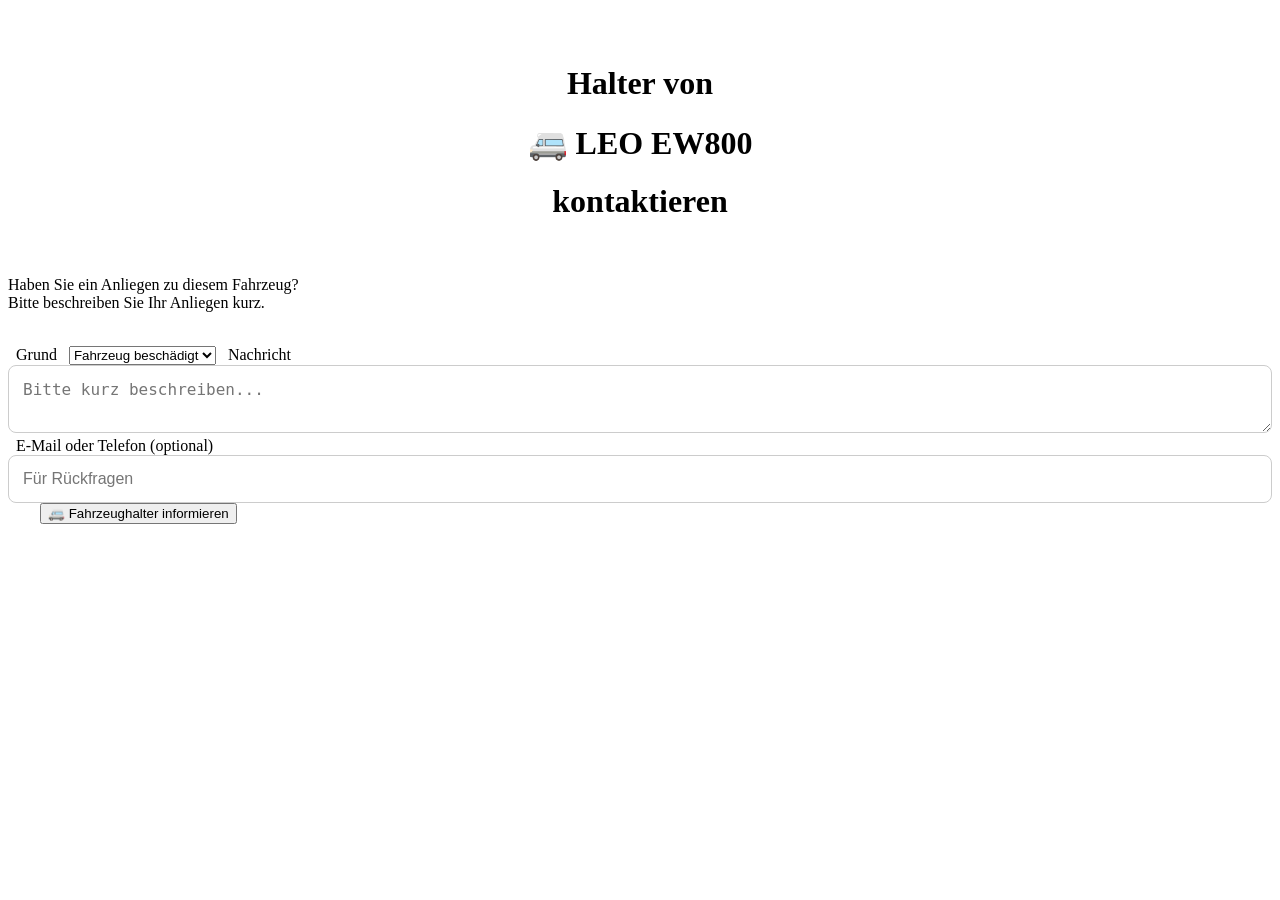
==== index_alt.html @ dbedfd09 "Add alternative HTML file index_alt.html" ====
<!DOCTYPE html>
<html lang="de">
<head>
<meta charset="utf-8">
<meta name="viewport" content="width=device-width, initial-scale=1">
<title>Fahrzeugkontakt</title>
 
<style>
* {
box-sizing: border-box;
}
 
body {
margin: 0;
padding: 20px;
font-family: Arial, Helvetica, sans-serif;
background: #f5f5f5;
color: #333;
}
 
.container {
max-width: 500px;
margin: 0 auto;
background: #fff;
padding: 24px;
border-radius: 12px;
box-shadow: 0 2px 12px rgba(0,0,0,0.1);
}
 
h1 {
text-align: center;
margin-top: 0;
}
 
p {
text-align: center;
line-height: 1.4;
}
 
label {
display: block;
margin-top: 16px;
margin-bottom: 6px;
font-weight: bold;
}
 
select,
textarea,
input {
width: 100%;
padding: 14px;
border: 1px solid #ccc;
border-radius: 8px;
font-size: 16px;
}
 
textarea {
min-height: 120px;
resize: vertical;
}
 
button {
width: 100%;
padding: 22px;
margin-top: 30px;
border: 0;
border-radius: 12px;
background: #28a745;
color: white;
font-size: 22px;
font-weight: bold;
cursor: pointer;
min-height: 70px;
}
button:hover {
background: #218838;
}
 
.info {
margin-top: 12px;
font-size: 14px;
color: #666;
text-align: center;
}
 
@media (prefers-color-scheme: dark) {
 
body {
background: #1a1a1a;
color: #eee;
}
 
.container {
background: #2a2a2a;
}
 
select,
textarea,
input {
background: #333;
color: #fff;
border-color: #555;
}
}
</style>
 
</head>
<body>
 
<div class="container">
 
<h1><center>Halter von</center></h1>
<h1><center>🚐 LEO EW800</center></h1>
<h1><center>kontaktieren</center></h1>
 
<p>
Haben Sie ein Anliegen zu diesem Fahrzeug?<br>
Bitte beschreiben Sie Ihr Anliegen kurz.
</p>
 
<form
action="https://formspree.io/f/mwlpavol"
method="POST">
 
<label for="grund">Grund</label>
 
<select id="grund" name="Grund">
< <option>Fahrzeug beschädigt</option>
<option>Parkproblem</option>
<option>Unfall / Vorfall</option>
<option>Sonstiges</option>
</select>
 
<label for="nachricht">Nachricht</label>
 
<textarea
id="nachricht"
name="Nachricht"
placeholder="Bitte kurz beschreiben..."
required></textarea>
 
<label for="kontakt">E-Mail oder Telefon (optional)</label>
 
<input
type="text"
id="kontakt"
name="Kontakt"
placeholder="Für Rückfragen">
 
<!-- GPS-Koordinaten -->
<input type="hidden" id="gps" name="Standort">
 
<!-- Spam-Schutz -->
<input
type="text"
name="_gotcha"
style="display:none">
 
<!-- Formspree Einstellungen -->
<input
type="hidden"
name="_subject"
value="Neue Nachricht über Fahrzeug-QR-Code">
 
<button type="submit">
🚐 Fahrzeughalter informieren
</button>
 
</form>
 
</div>
 
<script>
if ("geolocation" in navigator) {
navigator.geolocation.getCurrentPosition(
function(position) {
document.getElementById("gps").value =
position.coords.latitude + ", " +
position.coords.longitude;
},
function(error) {
console.log("GPS nicht verfügbar:", error.message);
}
);
}
</script>
 
</body>
</html>
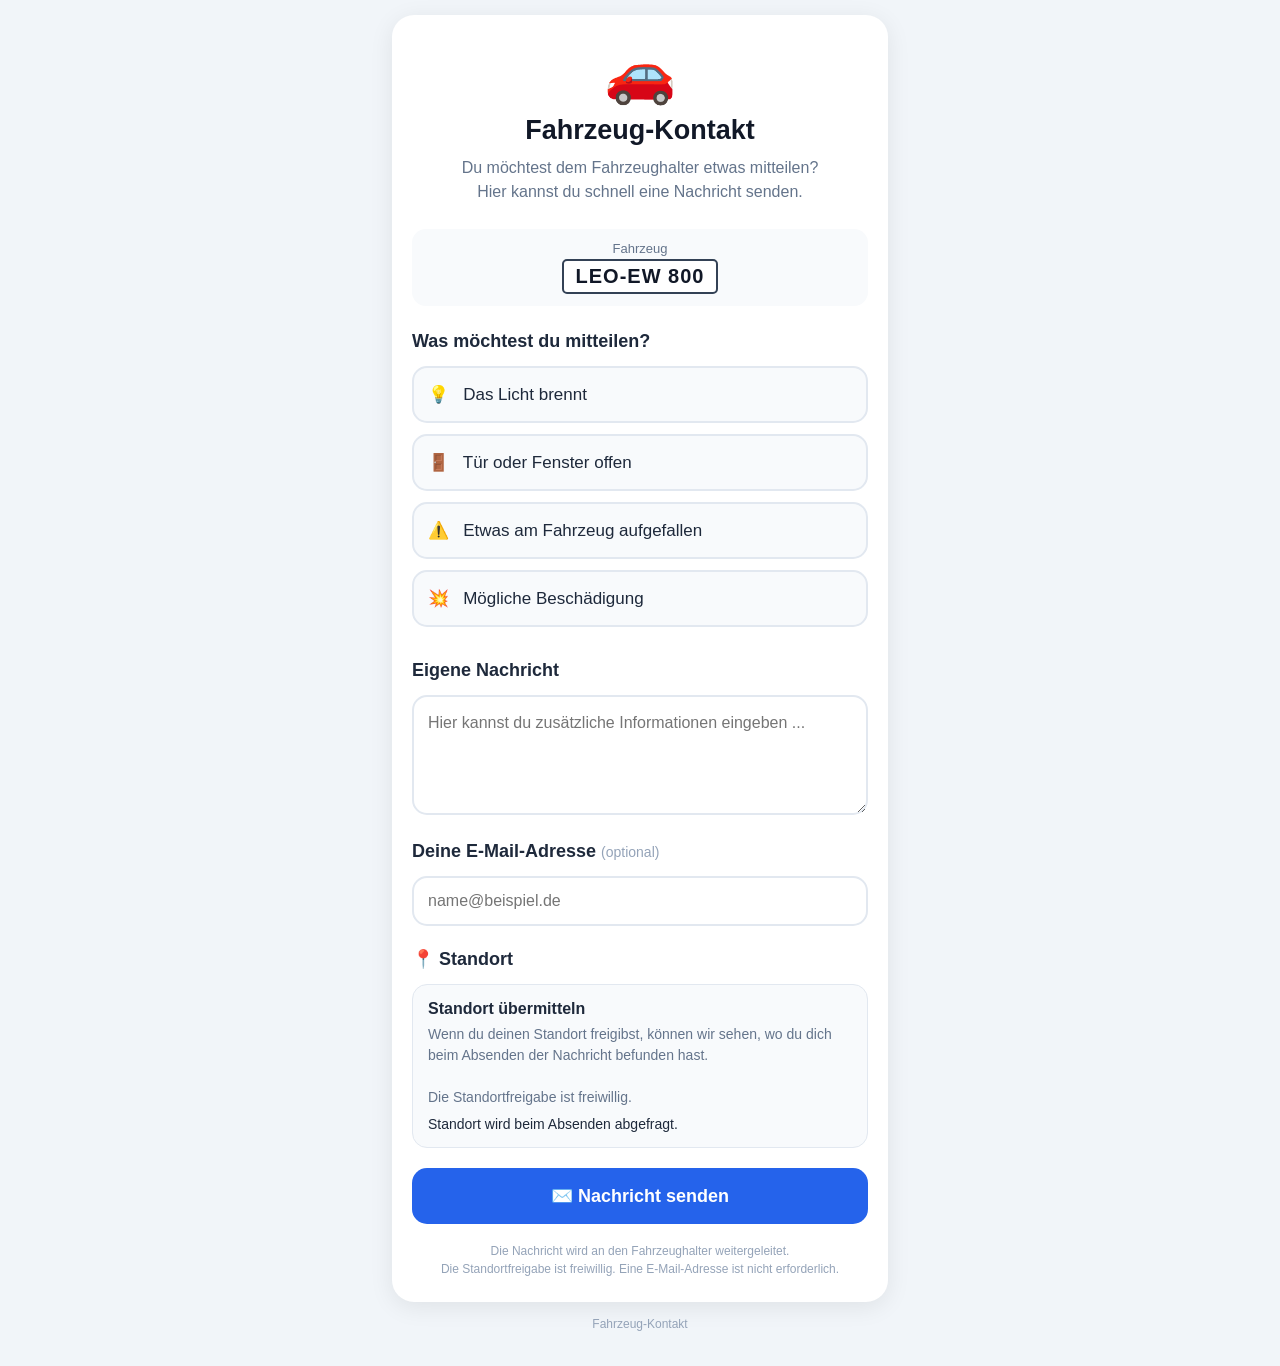
==== commit ca3b424a: "index.html hat jetzt einen Button der zu KFZinfo.html führt" ====
--- a/index_alt.html
+++ b/index_alt.html
@@ -1,189 +1,1439 @@
 <!DOCTYPE html>
 <html lang="de">
+
 <head>
-<meta charset="utf-8">
-<meta name="viewport" content="width=device-width, initial-scale=1">
-<title>Fahrzeugkontakt</title>
- 
-<style>
-* {
-box-sizing: border-box;
+
+    <meta charset="UTF-8">
+
+    <meta name="viewport"
+          content="width=device-width, initial-scale=1.0">
+
+    <meta name="theme-color"
+          content="#1d4ed8">
+
+    <title>Fahrzeug-Kontakt</title>
+
+
+    <style>
+
+        * {
+            box-sizing: border-box;
+        }
+
+        body {
+            margin: 0;
+            padding: 0;
+
+            font-family:
+                -apple-system,
+                BlinkMacSystemFont,
+                "Segoe UI",
+                Roboto,
+                Helvetica,
+                Arial,
+                sans-serif;
+
+            background: #f1f5f9;
+            color: #1e293b;
+        }
+
+
+        .container {
+            width: 100%;
+            max-width: 520px;
+
+            margin: 0 auto;
+
+            padding: 15px 12px 35px;
+        }
+
+
+        .card {
+            background: white;
+
+            border-radius: 22px;
+
+            padding: 24px 20px;
+
+            box-shadow:
+                0 5px 25px rgba(0, 0, 0, 0.08);
+        }
+
+
+        /* =========================
+           KOPFBEREICH
+        ========================== */
+
+        .header {
+            text-align: center;
+            margin-bottom: 25px;
+        }
+
+
+        .car-icon {
+            font-size: 58px;
+            margin-bottom: 8px;
+        }
+
+
+        h1 {
+            margin: 0;
+
+            font-size: 27px;
+
+            color: #111827;
+        }
+
+
+        .subtitle {
+            margin-top: 10px;
+
+            color: #64748b;
+
+            font-size: 16px;
+
+            line-height: 1.5;
+        }
+
+
+        /* =========================
+           FAHRZEUG
+        ========================== */
+
+        .vehicle {
+            text-align: center;
+
+            background: #f8fafc;
+
+            border-radius: 14px;
+
+            padding: 12px;
+
+            margin-bottom: 25px;
+        }
+
+
+        .vehicle-label {
+            display: block;
+
+            font-size: 13px;
+
+            color: #64748b;
+
+            margin-bottom: 3px;
+        }
+
+
+        .license-plate {
+            display: inline-block;
+
+            background: white;
+
+            border: 2px solid #334155;
+
+            border-radius: 5px;
+
+            padding: 4px 12px;
+
+            font-size: 20px;
+
+            font-weight: 700;
+
+            letter-spacing: 1px;
+
+            color: #111827;
+        }
+
+
+        /* =========================
+           FRAGEN
+        ========================== */
+
+        .question {
+            font-size: 18px;
+
+            font-weight: 650;
+
+            margin: 22px 0 14px;
+        }
+
+
+        /* =========================
+           MELDUNGSBUTTONS
+        ========================== */
+
+        .message-button {
+
+            width: 100%;
+
+            border: 2px solid #e2e8f0;
+
+            border-radius: 15px;
+
+            padding: 16px 14px;
+
+            margin-bottom: 11px;
+
+            background: #f8fafc;
+
+            color: #1e293b;
+
+            font-size: 17px;
+
+            font-weight: 500;
+
+            text-align: left;
+
+            cursor: pointer;
+
+            transition:
+                background 0.15s,
+                border-color 0.15s,
+                transform 0.1s;
+        }
+
+
+        .message-button:hover {
+            background: #f1f5f9;
+        }
+
+
+        .message-button:active {
+            transform: scale(0.98);
+        }
+
+
+        .message-button.selected {
+
+            border-color: #2563eb;
+
+            background: #eff6ff;
+
+            color: #1d4ed8;
+        }
+
+
+        /* =========================
+           TEXTFELD
+        ========================== */
+
+        textarea {
+
+            width: 100%;
+
+            min-height: 120px;
+
+            padding: 14px;
+
+            border: 2px solid #e2e8f0;
+
+            border-radius: 15px;
+
+            font-family: inherit;
+
+            font-size: 16px;
+
+            line-height: 1.45;
+
+            resize: vertical;
+
+            outline: none;
+        }
+
+
+        textarea:focus {
+
+            border-color: #2563eb;
+
+            background: #ffffff;
+        }
+
+
+        /* =========================
+           E-MAIL
+        ========================== */
+
+        input[type="email"] {
+
+            width: 100%;
+
+            padding: 14px;
+
+            border: 2px solid #e2e8f0;
+
+            border-radius: 15px;
+
+            font-family: inherit;
+
+            font-size: 16px;
+
+            outline: none;
+        }
+
+
+        input[type="email"]:focus {
+
+            border-color: #2563eb;
+        }
+
+
+        /* =========================
+           STANDORT
+        ========================== */
+
+        .location-box {
+
+            background: #f8fafc;
+
+            border-radius: 15px;
+
+            padding: 15px;
+
+            margin-top: 10px;
+
+            border: 1px solid #e2e8f0;
+        }
+
+
+        .location-title {
+
+            font-size: 16px;
+
+            font-weight: 600;
+
+            margin-bottom: 6px;
+        }
+
+
+        .location-text {
+
+            font-size: 14px;
+
+            color: #64748b;
+
+            line-height: 1.5;
+        }
+
+
+        .location-status {
+
+            margin-top: 8px;
+
+            font-size: 14px;
+
+            font-weight: 500;
+        }
+
+
+        .location-success {
+            color: #15803d;
+        }
+
+
+        .location-error {
+            color: #b91c1c;
+        }
+
+
+        /* =========================
+           SENDEN
+        ========================== */
+
+        .send-button {
+
+            width: 100%;
+
+            margin-top: 20px;
+
+            padding: 17px;
+
+            border: none;
+
+            border-radius: 15px;
+
+            background: #2563eb;
+
+            color: white;
+
+            font-size: 18px;
+
+            font-weight: 650;
+
+            cursor: pointer;
+        }
+
+
+        .send-button:hover {
+            background: #1d4ed8;
+        }
+
+
+        .send-button:active {
+            transform: scale(0.98);
+        }
+
+
+        .send-button:disabled {
+
+            background: #94a3b8;
+
+            cursor: not-allowed;
+        }
+
+
+        /* =========================
+           HINWEIS
+        ========================== */
+
+        .privacy {
+
+            margin-top: 18px;
+
+            font-size: 12px;
+
+            line-height: 1.5;
+
+            text-align: center;
+
+            color: #94a3b8;
+        }
+
+
+        /* =========================
+           ERFOLG
+        ========================== */
+
+        .success {
+
+            display: none;
+
+            text-align: center;
+
+            padding: 25px 5px;
+        }
+
+
+        .success-icon {
+
+            font-size: 62px;
+
+            margin-bottom: 12px;
+        }
+
+
+        .success h2 {
+
+            margin: 0 0 10px;
+
+            font-size: 26px;
+
+            color: #111827;
+        }
+
+
+        .success p {
+
+            margin: 0;
+
+            color: #64748b;
+
+            font-size: 16px;
+
+            line-height: 1.6;
+        }
+
+
+        /* =========================
+           FEHLER
+        ========================== */
+
+        .error {
+
+            display: none;
+
+            margin-top: 15px;
+
+            padding: 12px;
+
+            border-radius: 12px;
+
+            background: #fef2f2;
+
+            color: #b91c1c;
+
+            text-align: center;
+
+            font-size: 14px;
+        }
+
+
+        /* =========================
+           FOOTER
+        ========================== */
+
+        .footer {
+
+            text-align: center;
+
+            margin-top: 15px;
+
+            color: #94a3b8;
+
+            font-size: 12px;
+        }
+
+
+        /* =========================
+           KLEINE DISPLAYS
+        ========================== */
+
+        @media (max-width: 380px) {
+
+            .container {
+                padding: 10px 8px 25px;
+            }
+
+
+            .card {
+                padding: 20px 16px;
+            }
+
+
+            h1 {
+                font-size: 24px;
+            }
+
+
+            .message-button {
+                font-size: 16px;
+            }
+
+        }
+
+    </style>
+
+</head>
+
+
+<body>
+
+
+<div class="container">
+
+
+    <div class="card">
+
+
+        <!-- =========================
+             KONTAKTSEITE
+        ========================== -->
+
+        <div id="contactArea">
+
+
+            <div class="header">
+
+                <div class="car-icon">
+                    🚗
+                </div>
+
+
+                <h1>
+                    Fahrzeug-Kontakt
+                </h1>
+
+
+                <div class="subtitle">
+
+                    Du möchtest dem Fahrzeughalter
+                    etwas mitteilen?
+
+                    <br>
+
+                    Hier kannst du schnell
+                    eine Nachricht senden.
+
+                </div>
+
+            </div>
+
+
+            <!-- =========================
+                 FAHRZEUG
+            ========================== -->
+
+            <div class="vehicle">
+
+                <span class="vehicle-label">
+                    Fahrzeug
+                </span>
+
+
+                <span
+                    class="license-plate"
+                    id="licensePlate">
+                </span>
+
+            </div>
+
+
+            <!-- =========================
+                 FORMSPREE FORMULAR
+            ========================== -->
+
+            <form
+                id="vehicleForm"
+                action="https://formspree.io/f/mwlpavol"
+                method="POST"
+            >
+
+
+                <!-- Kennzeichen -->
+
+                <input
+                    type="hidden"
+                    name="Kennzeichen"
+                    id="licenseField"
+                >
+
+
+                <!-- Zeitpunkt -->
+
+                <input
+                    type="hidden"
+                    name="Zeitpunkt"
+                    id="timeField"
+                >
+
+
+                <!-- Meldung -->
+
+                <input
+                    type="hidden"
+                    name="Meldung"
+                    id="messageField"
+                >
+
+
+                <!-- Automatischer Betreff -->
+
+                <input
+                    type="hidden"
+                    name="_subject"
+                    id="subjectField"
+                >
+
+
+                <!-- Standort -->
+
+                <input
+                    type="hidden"
+                    name="Standort"
+                    id="locationField"
+                >
+
+
+                <!-- Breitengrad -->
+
+                <input
+                    type="hidden"
+                    name="Breitengrad"
+                    id="latitudeField"
+                >
+
+
+                <!-- Längengrad -->
+
+                <input
+                    type="hidden"
+                    name="Laengengrad"
+                    id="longitudeField"
+                >
+
+
+                <!-- Genauigkeit -->
+
+                <input
+                    type="hidden"
+                    name="Standort Genauigkeit"
+                    id="accuracyField"
+                >
+
+
+                <!-- Google Maps -->
+
+                <input
+                    type="hidden"
+                    name="Google Maps"
+                    id="mapsField"
+                >
+
+
+                <!-- =========================
+                     MELDUNG
+                ========================== -->
+
+                <div class="question">
+
+                    Was möchtest du mitteilen?
+
+                </div>
+
+
+                <button
+                    type="button"
+                    class="message-button"
+                    data-message="💡 Das Licht am Fahrzeug brennt."
+                >
+
+                    💡 &nbsp; Das Licht brennt
+
+                </button>
+
+
+                <button
+                    type="button"
+                    class="message-button"
+                    data-message="🚪 Eine Tür oder ein Fenster des Fahrzeugs ist offen."
+                >
+
+                    🚪 &nbsp; Tür oder Fenster offen
+
+                </button>
+
+
+                <button
+                    type="button"
+                    class="message-button"
+                    data-message="⚠️ Mir ist etwas am Fahrzeug aufgefallen."
+                >
+
+                    ⚠️ &nbsp; Etwas am Fahrzeug aufgefallen
+
+                </button>
+
+
+                <button
+                    type="button"
+                    class="message-button"
+                    data-message="💥 Ich habe eine mögliche Beschädigung am Fahrzeug festgestellt."
+                >
+
+                    💥 &nbsp; Mögliche Beschädigung
+
+                </button>
+
+
+                <!-- =========================
+                     EIGENE NACHRICHT
+                ========================== -->
+
+                <div class="question">
+
+                    Eigene Nachricht
+
+                </div>
+
+
+                <textarea
+                    id="customMessage"
+                    name="Nachricht"
+                    placeholder="Hier kannst du zusätzliche Informationen eingeben ..."
+                ></textarea>
+
+
+                <!-- =========================
+                     E-MAIL OPTIONAL
+                ========================== -->
+
+                <div class="question">
+
+                    Deine E-Mail-Adresse
+
+                    <span
+                        style="
+                            font-weight:400;
+                            color:#94a3b8;
+                            font-size:14px;
+                        "
+                    >
+                        (optional)
+                    </span>
+
+                </div>
+
+
+                <input
+                    type="email"
+                    name="email"
+                    placeholder="name@beispiel.de"
+                >
+
+
+                <!-- =========================
+                     STANDORT
+                ========================== -->
+
+                <div class="question">
+
+                    📍 Standort
+
+                </div>
+
+
+                <div class="location-box">
+
+                    <div class="location-title">
+
+                        Standort übermitteln
+
+                    </div>
+
+
+                    <div class="location-text">
+
+                        Wenn du deinen Standort freigibst,
+                        können wir sehen, wo du dich
+                        beim Absenden der Nachricht
+                        befunden hast.
+
+                        <br><br>
+
+                        Die Standortfreigabe ist freiwillig.
+
+                    </div>
+
+
+                    <div
+                        id="locationStatus"
+                        class="location-status"
+                    >
+
+                        Standort wird beim Absenden
+                        abgefragt.
+
+                    </div>
+
+                </div>
+
+
+                <!-- =========================
+                     SENDEN
+                ========================== -->
+
+                <button
+                    type="submit"
+                    class="send-button"
+                    id="sendButton"
+                >
+
+                    ✉️ Nachricht senden
+
+                </button>
+
+
+                <div
+                    id="errorMessage"
+                    class="error"
+                >
+
+                    Die Nachricht konnte leider
+                    nicht gesendet werden.
+
+                </div>
+
+
+            </form>
+
+
+            <div class="privacy">
+
+                Die Nachricht wird an den
+                Fahrzeughalter weitergeleitet.
+
+                <br>
+
+                Die Standortfreigabe ist freiwillig.
+                Eine E-Mail-Adresse ist nicht erforderlich.
+
+            </div>
+
+
+        </div>
+
+
+        <!-- =========================
+             ERFOLGSMELDUNG
+        ========================== -->
+
+        <div
+            id="successArea"
+            class="success"
+        >
+
+            <div class="success-icon">
+                ✅
+            </div>
+
+
+            <h2>
+                Nachricht gesendet
+            </h2>
+
+
+            <p>
+
+                Vielen Dank!
+
+                <br><br>
+
+                Deine Nachricht wurde erfolgreich
+                an den Fahrzeughalter übermittelt.
+
+            </p>
+
+        </div>
+
+
+    </div>
+
+
+    <div class="footer">
+
+        Fahrzeug-Kontakt
+
+    </div>
+
+
+</div>
+
+
+<script>
+
+
+/* =====================================================
+   EINSTELLUNGEN
+===================================================== */
+
+
+/*
+ * HIER DAS KENNZEICHEN EINTRAGEN
+ */
+
+const KENNZEICHEN = "LEO-EW 800";
+
+
+/* =====================================================
+   KENNZEICHEN
+===================================================== */
+
+document.getElementById(
+    "licensePlate"
+).textContent = KENNZEICHEN;
+
+
+document.getElementById(
+    "licenseField"
+).value = KENNZEICHEN;
+
+
+/* =====================================================
+   MELDUNGSBUTTONS
+===================================================== */
+
+const buttons =
+    document.querySelectorAll(
+        ".message-button"
+    );
+
+
+const messageField =
+    document.getElementById(
+        "messageField"
+    );
+
+
+buttons.forEach(function(button) {
+
+    button.addEventListener(
+        "click",
+        function() {
+
+            buttons.forEach(
+                function(item) {
+
+                    item.classList.remove(
+                        "selected"
+                    );
+
+                }
+            );
+
+
+            button.classList.add(
+                "selected"
+            );
+
+
+            messageField.value =
+                button.dataset.message;
+
+        }
+    );
+
+});
+
+
+/* =====================================================
+   FORMULAR
+===================================================== */
+
+const form =
+    document.getElementById(
+        "vehicleForm"
+    );
+
+
+const sendButton =
+    document.getElementById(
+        "sendButton"
+    );
+
+
+const errorMessage =
+    document.getElementById(
+        "errorMessage"
+    );
+
+
+const locationStatus =
+    document.getElementById(
+        "locationStatus"
+    );
+
+
+/* =====================================================
+   STANDORT ERMITTELN
+===================================================== */
+
+function getLocation() {
+
+    return new Promise(function(resolve) {
+
+
+        /*
+         * Prüfen, ob der Browser
+         * Geolocation unterstützt
+         */
+
+        if (!navigator.geolocation) {
+
+            locationStatus.textContent =
+                "Dieser Browser unterstützt keine Standortermittlung.";
+
+            locationStatus.className =
+                "location-status location-error";
+
+            resolve(null);
+
+            return;
+        }
+
+
+        locationStatus.textContent =
+            "Standort wird ermittelt ...";
+
+
+        navigator.geolocation.getCurrentPosition(
+
+            function(position) {
+
+                const latitude =
+                    position.coords.latitude;
+
+
+                const longitude =
+                    position.coords.longitude;
+
+
+                const accuracy =
+                    position.coords.accuracy;
+
+
+                /*
+                 * Google-Maps-Link
+                 */
+
+                const mapsLink =
+                    "https://www.google.com/maps?q=" +
+                    latitude +
+                    "," +
+                    longitude;
+
+
+                /*
+                 * Formularfelder füllen
+                 */
+
+                document.getElementById(
+                    "latitudeField"
+                ).value =
+                    latitude;
+
+
+                document.getElementById(
+                    "longitudeField"
+                ).value =
+                    longitude;
+
+
+                document.getElementById(
+                    "accuracyField"
+                ).value =
+                    Math.round(accuracy) +
+                    " Meter";
+
+
+                document.getElementById(
+                    "locationField"
+                ).value =
+                    latitude +
+                    ", " +
+                    longitude;
+
+
+                document.getElementById(
+                    "mapsField"
+                ).value =
+                    mapsLink;
+
+
+                /*
+                 * Status anzeigen
+                 */
+
+                locationStatus.textContent =
+                    "📍 Standort wurde ermittelt (Genauigkeit ca. " +
+                    Math.round(accuracy) +
+                    " m).";
+
+
+                locationStatus.className =
+                    "location-status location-success";
+
+
+                resolve(position);
+
+            },
+
+
+            function(error) {
+
+                let message =
+                    "Standort konnte nicht ermittelt werden.";
+
+
+                if (
+                    error.code ===
+                    error.PERMISSION_DENIED
+                ) {
+
+                    message =
+                        "Standortfreigabe wurde nicht erteilt.";
+
+                }
+
+
+                if (
+                    error.code ===
+                    error.POSITION_UNAVAILABLE
+                ) {
+
+                    message =
+                        "Standort ist momentan nicht verfügbar.";
+
+                }
+
+
+                if (
+                    error.code ===
+                    error.TIMEOUT
+                ) {
+
+                    message =
+                        "Die Standortermittlung hat zu lange gedauert.";
+
+                }
+
+
+                locationStatus.textContent =
+                    message +
+                    " Die Nachricht wird trotzdem gesendet.";
+
+
+                locationStatus.className =
+                    "location-status location-error";
+
+
+                /*
+                 * Wichtig:
+                 * Die Nachricht wird auch ohne
+                 * Standort gesendet.
+                 */
+
+                resolve(null);
+
+            },
+
+
+            {
+                enableHighAccuracy: true,
+
+                timeout: 10000,
+
+                maximumAge: 60000
+            }
+
+        );
+
+    });
+
 }
- 
-body {
-margin: 0;
-padding: 20px;
-font-family: Arial, Helvetica, sans-serif;
-background: #f5f5f5;
-color: #333;
-}
- 
-.container {
-max-width: 500px;
-margin: 0 auto;
-background: #fff;
-padding: 24px;
-border-radius: 12px;
-box-shadow: 0 2px 12px rgba(0,0,0,0.1);
-}
- 
-h1 {
-text-align: center;
-margin-top: 0;
-}
- 
-p {
-text-align: center;
-line-height: 1.4;
-}
- 
-label {
-display: block;
-margin-top: 16px;
-margin-bottom: 6px;
-font-weight: bold;
-}
- 
-select,
-textarea,
-input {
-width: 100%;
-padding: 14px;
-border: 1px solid #ccc;
-border-radius: 8px;
-font-size: 16px;
-}
- 
-textarea {
-min-height: 120px;
-resize: vertical;
-}
- 
-button {
-width: 100%;
-padding: 22px;
-margin-top: 30px;
-border: 0;
-border-radius: 12px;
-background: #28a745;
-color: white;
-font-size: 22px;
-font-weight: bold;
-cursor: pointer;
-min-height: 70px;
-}
-button:hover {
-background: #218838;
-}
- 
-.info {
-margin-top: 12px;
-font-size: 14px;
-color: #666;
-text-align: center;
-}
- 
-@media (prefers-color-scheme: dark) {
- 
-body {
-background: #1a1a1a;
-color: #eee;
-}
- 
-.container {
-background: #2a2a2a;
-}
- 
-select,
-textarea,
-input {
-background: #333;
-color: #fff;
-border-color: #555;
-}
-}
-</style>
- 
-</head>
-<body>
- 
-<div class="container">
- 
-<h1><center>Halter von</center></h1>
-<h1><center>🚐 LEO EW800</center></h1>
-<h1><center>kontaktieren</center></h1>
- 
-<p>
-Haben Sie ein Anliegen zu diesem Fahrzeug?<br>
-Bitte beschreiben Sie Ihr Anliegen kurz.
-</p>
- 
-<form
-action="https://formspree.io/f/mwlpavol"
-method="POST">
- 
-<label for="grund">Grund</label>
- 
-<select id="grund" name="Grund">
-< <option>Fahrzeug beschädigt</option>
-<option>Parkproblem</option>
-<option>Unfall / Vorfall</option>
-<option>Sonstiges</option>
-</select>
- 
-<label for="nachricht">Nachricht</label>
- 
-<textarea
-id="nachricht"
-name="Nachricht"
-placeholder="Bitte kurz beschreiben..."
-required></textarea>
- 
-<label for="kontakt">E-Mail oder Telefon (optional)</label>
- 
-<input
-type="text"
-id="kontakt"
-name="Kontakt"
-placeholder="Für Rückfragen">
- 
-<!-- GPS-Koordinaten -->
-<input type="hidden" id="gps" name="Standort">
- 
-<!-- Spam-Schutz -->
-<input
-type="text"
-name="_gotcha"
-style="display:none">
- 
-<!-- Formspree Einstellungen -->
-<input
-type="hidden"
-name="_subject"
-value="Neue Nachricht über Fahrzeug-QR-Code">
- 
-<button type="submit">
-🚐 Fahrzeughalter informieren
-</button>
- 
-</form>
- 
-</div>
- 
-<script>
-if ("geolocation" in navigator) {
-navigator.geolocation.getCurrentPosition(
-function(position) {
-document.getElementById("gps").value =
-position.coords.latitude + ", " +
-position.coords.longitude;
-},
-function(error) {
-console.log("GPS nicht verfügbar:", error.message);
-}
+
+
+/* =====================================================
+   ABSENDEN
+===================================================== */
+
+form.addEventListener(
+    "submit",
+    async function(event) {
+
+        event.preventDefault();
+
+
+        /* ---------------------------------------------
+           Meldung
+        --------------------------------------------- */
+
+        let selectedMessage =
+            messageField.value.trim();
+
+
+        const customMessage =
+            document
+                .getElementById(
+                    "customMessage"
+                )
+                .value
+                .trim();
+
+
+        /*
+         * Meldung erforderlich
+         */
+
+        if (
+            selectedMessage === "" &&
+            customMessage === ""
+        ) {
+
+            errorMessage.textContent =
+                "Bitte wähle eine Meldung aus oder schreibe eine eigene Nachricht.";
+
+            errorMessage.style.display =
+                "block";
+
+            return;
+
+        }
+
+
+        /*
+         * Eigene Nachricht
+         */
+
+        if (
+            selectedMessage === "" &&
+            customMessage !== ""
+        ) {
+
+            selectedMessage =
+                "✉️ Eigene Nachricht";
+
+
+            messageField.value =
+                selectedMessage;
+
+        }
+
+
+        /* ---------------------------------------------
+           Zeitpunkt
+        --------------------------------------------- */
+
+        const now =
+            new Date();
+
+
+        const timeString =
+            now.toLocaleString(
+                "de-DE",
+                {
+                    dateStyle: "full",
+                    timeStyle: "medium"
+                }
+            );
+
+
+        document.getElementById(
+            "timeField"
+        ).value =
+            timeString;
+
+
+        /* ---------------------------------------------
+           Betreff
+        --------------------------------------------- */
+
+        const subject =
+            "🚗 Fahrzeugmeldung " +
+            KENNZEICHEN +
+            " – " +
+            selectedMessage;
+
+
+        document.getElementById(
+            "subjectField"
+        ).value =
+            subject;
+
+
+        /* ---------------------------------------------
+           Fehler ausblenden
+        --------------------------------------------- */
+
+        errorMessage.style.display =
+            "none";
+
+
+        /* ---------------------------------------------
+           Button sperren
+        --------------------------------------------- */
+
+        sendButton.disabled =
+            true;
+
+
+        sendButton.textContent =
+            "📍 Standort wird ermittelt ...";
+
+
+        /* ---------------------------------------------
+           Standort abfragen
+        --------------------------------------------- */
+
+        await getLocation();
+
+
+        /* ---------------------------------------------
+           Button
+        --------------------------------------------- */
+
+        sendButton.textContent =
+            "✉️ Nachricht wird gesendet ...";
+
+
+        try {
+
+
+            /* -----------------------------------------
+               Formulardaten
+            ----------------------------------------- */
+
+            const formData =
+                new FormData(form);
+
+
+            /* -----------------------------------------
+               Formspree
+            ----------------------------------------- */
+
+            const response =
+                await fetch(
+                    form.action,
+                    {
+                        method: "POST",
+
+                        body: formData,
+
+                        headers: {
+                            "Accept":
+                                "application/json"
+                        }
+                    }
+                );
+
+
+            /* -----------------------------------------
+               Erfolgreich
+            ----------------------------------------- */
+
+            if (response.ok) {
+
+
+                document.getElementById(
+                    "contactArea"
+                ).style.display =
+                    "none";
+
+
+                document.getElementById(
+                    "successArea"
+                ).style.display =
+                    "block";
+
+
+            } else {
+
+                throw new Error(
+                    "Formspree error"
+                );
+
+            }
+
+
+        } catch (error) {
+
+
+            /* -----------------------------------------
+               Fehler
+            ----------------------------------------- */
+
+            errorMessage.textContent =
+                "Die Nachricht konnte leider nicht gesendet werden. Bitte versuche es noch einmal.";
+
+
+            errorMessage.style.display =
+                "block";
+
+
+            sendButton.disabled =
+                false;
+
+
+            sendButton.textContent =
+                "✉️ Nachricht senden";
+
+        }
+
+    }
 );
-}
+
 </script>
- 
+
+
 </body>
+
 </html>
+
